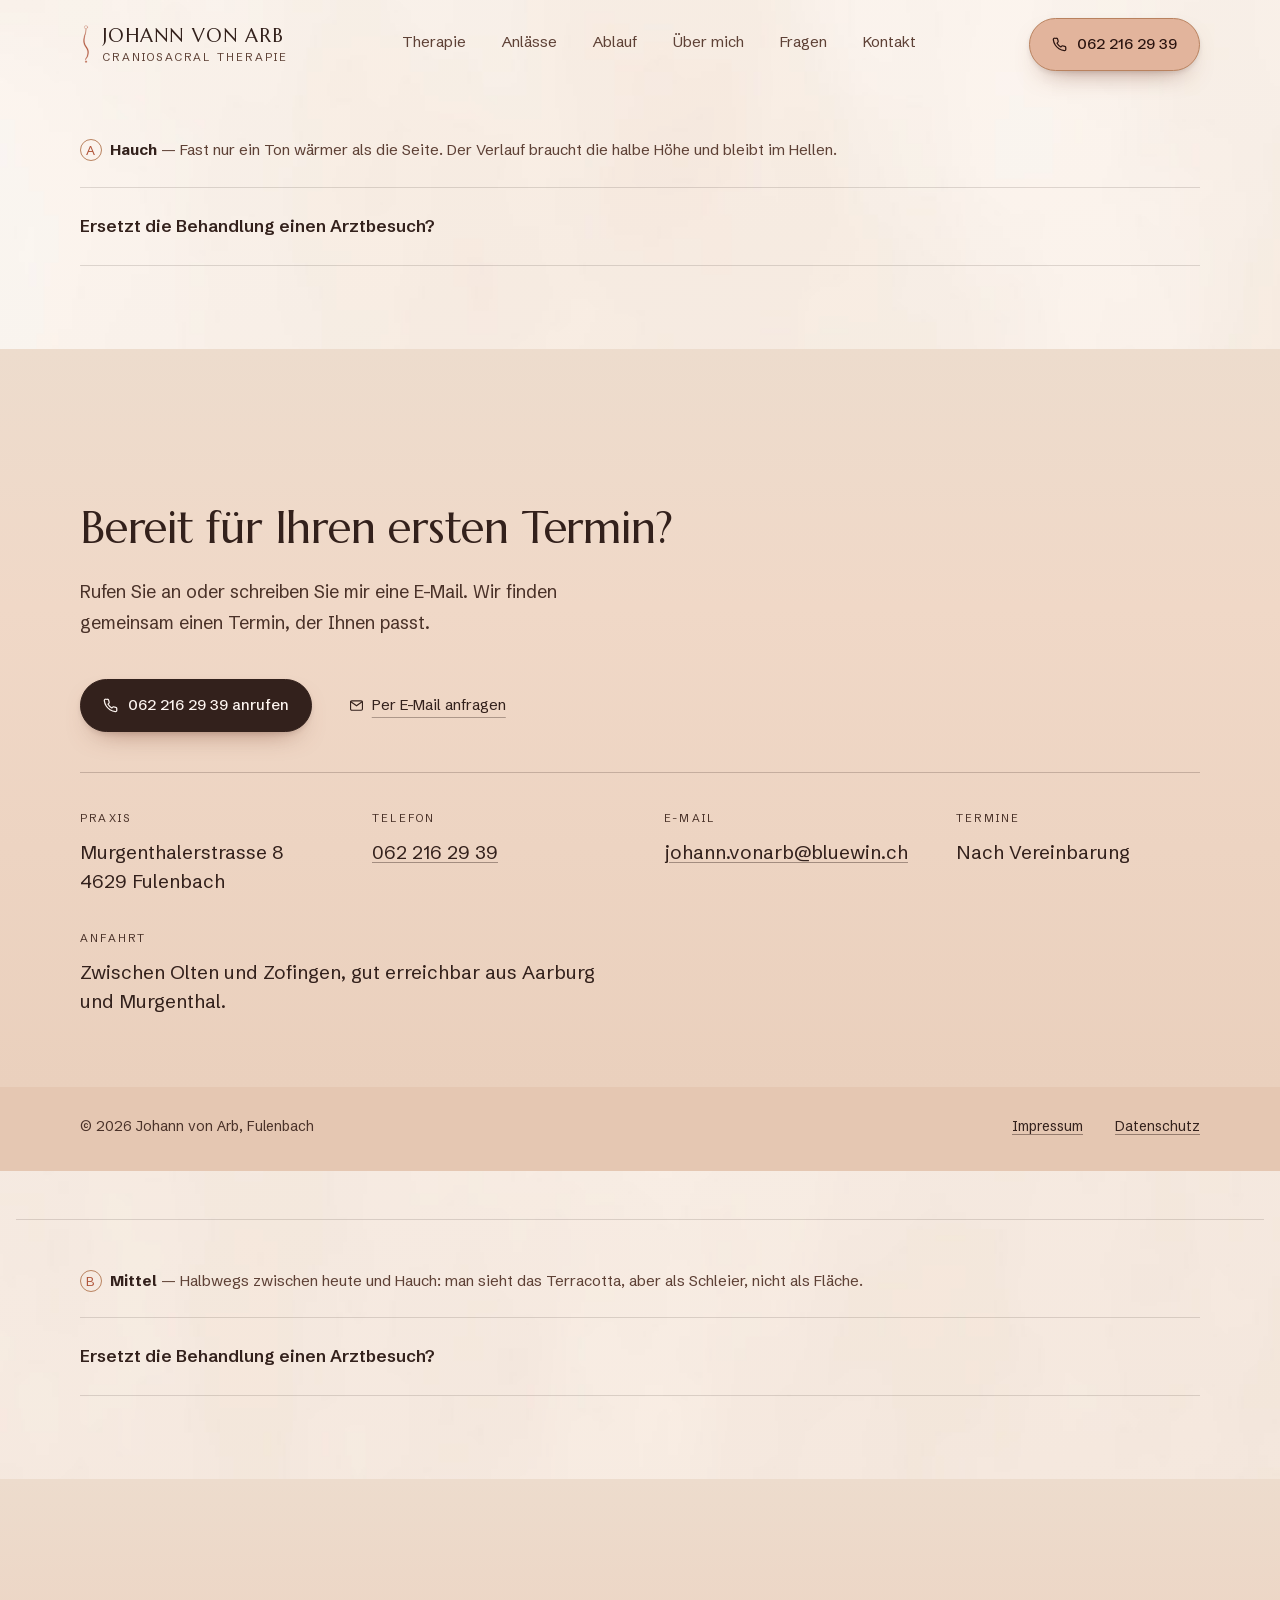
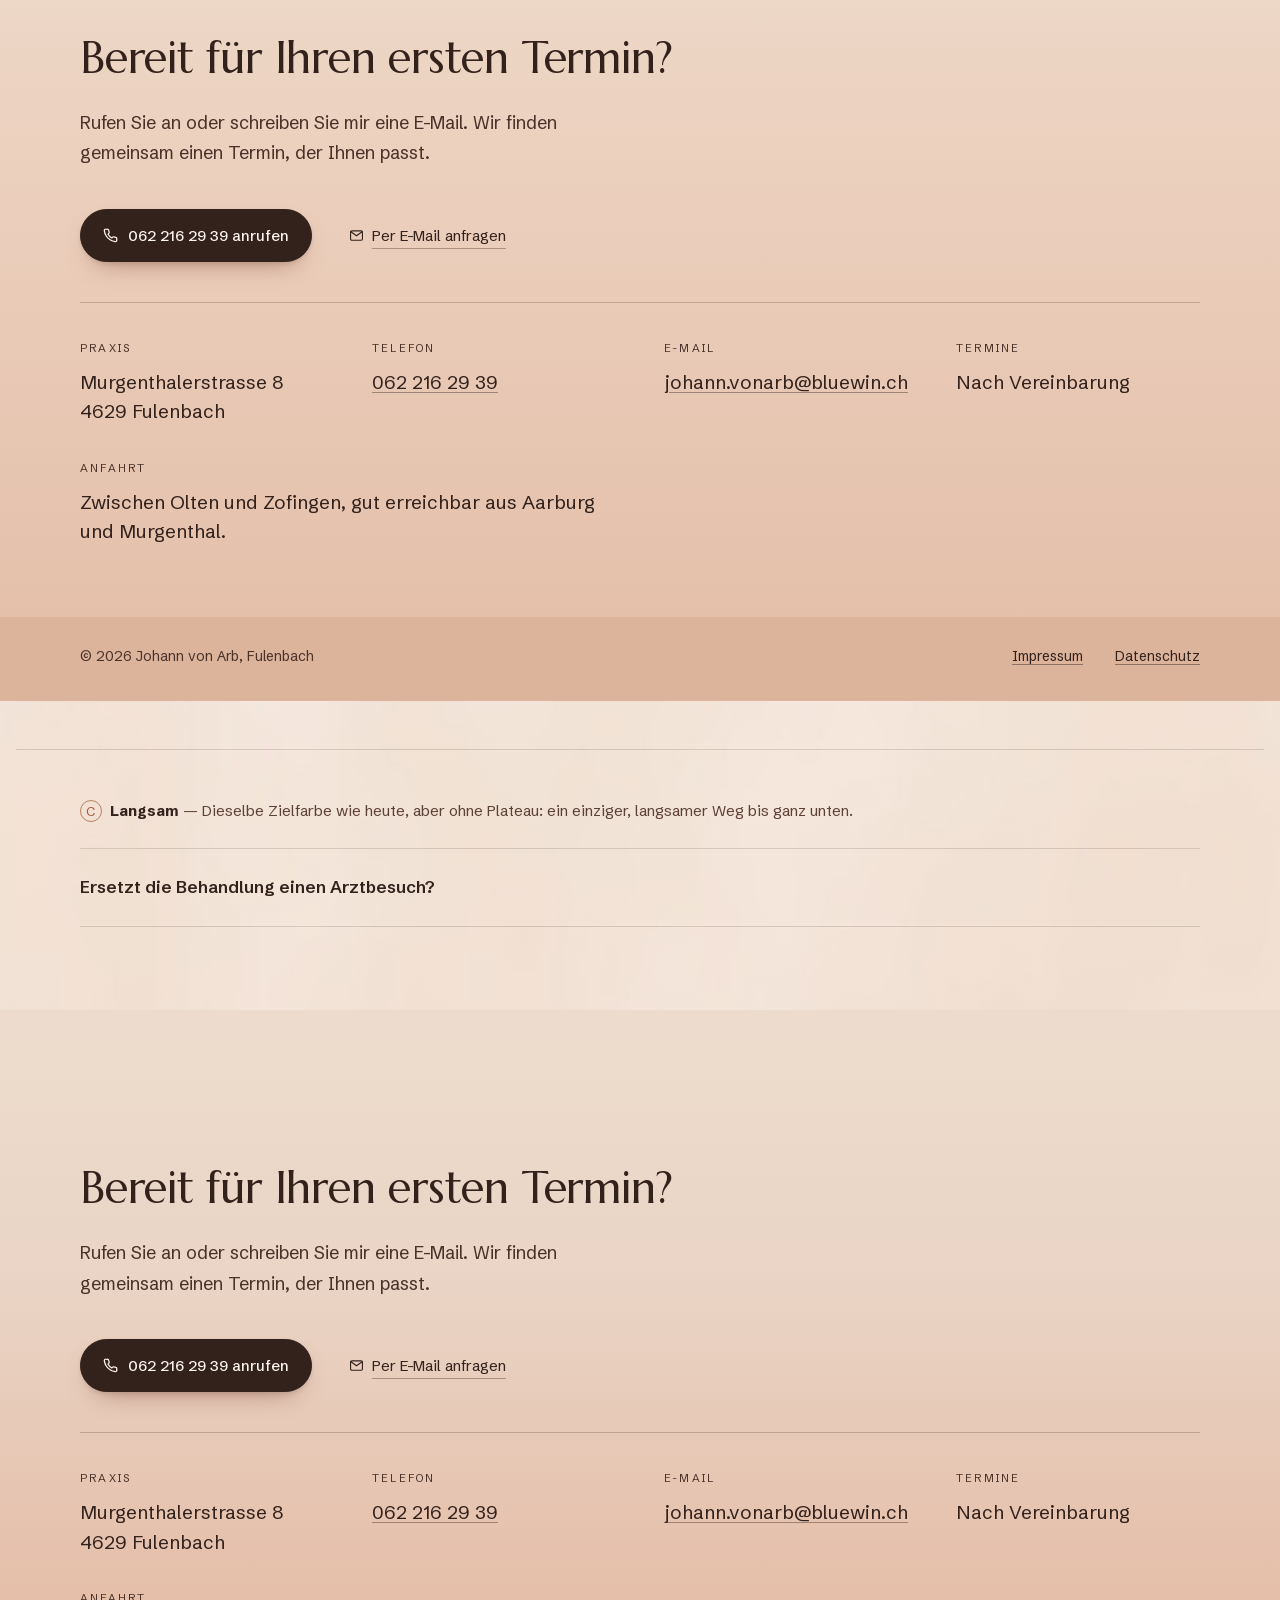
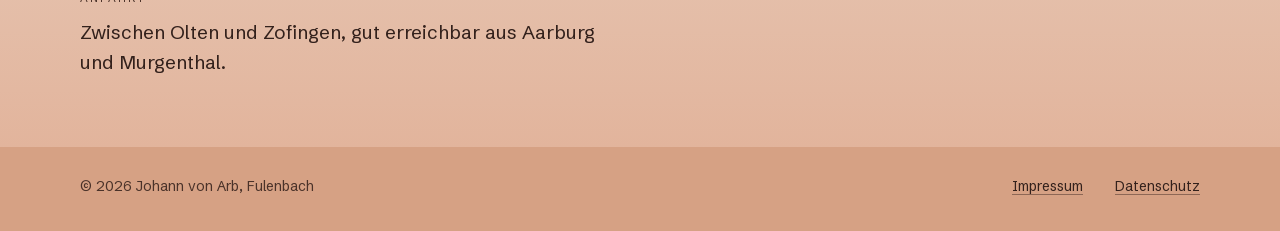
==== abschluss.html @ 075ac98d "Entwurfsseite: drei Verläufe für den Abschluss Co-Authored-By: Claude Fable 5.1 <noreply@anthropic.c" ====
<!doctype html><html lang="de" class="js-nein"><head><meta charset="utf-8"><meta name="viewport" content="width=device-width,initial-scale=1"><meta name="robots" content="noindex"><title>Abschluss – drei Verläufe</title>
<style>
@font-face {
  font-family: 'Schibsted Grotesk';
  src: url('assets/fonts/schibsted-var.woff2') format('woff2-variations');
  font-weight: 400 700;
  font-style: normal;
  font-display: swap;
}
@font-face {
  font-family: 'Marcellus';
  src: url('assets/fonts/marcellus.woff2') format('woff2');
  font-weight: 400;
  font-style: normal;
  font-display: swap;
}

:root {
  --sand-hell: #fcf4ef;
  --ton: #eed9cc;
  --text: #33211c;
  --text-leise: #5e4136;
  --linie: rgba(51, 33, 28, 0.15);
  --linie-fein: rgba(51, 33, 28, 0.08);

  /* Der Knopf ist hell, deshalb traegt er dunkle Schrift und eine feine
     Kontur: ohne sie hebt er sich nur mit 1,8:1 vom Grund ab und liest
     sich nicht mehr als Schaltflaeche. */
  --akzent: #e2b49c;
  --akzent-tief: #d3a288;
  --akzent-kontur: #b9825f;
  --knopf-schrift: #2b1410;

  /* Die gezeichneten Zeichen behalten den satten Ton, sonst verschwinden
     sie auf dem warmen Grund. */
  --zeichen: #b0553a;

  /* Der Grund ist kein Verlauf, sondern eine Wolke.
     Gerechnete Verlaeufe sehen ueberall gleich aus: gleiche Richtung,
     gleicher Abstand, gleiche Staerke. Deshalb liegt hier echtes
     fraktales Rauschen ueber einem sehr sanften Grundton, einmal ueber
     die ganze Seitenhoehe gespannt, sodass sich nichts wiederholt und
     keine Hoehe wie die andere aussieht. */
  --seite: linear-gradient(170deg, #fdfaf7 0%, #f9f1ea 45%, #f4e7dc 100%);
  --seitenende: #eddccd;

  /* Der Abschluss bleibt hell und im selben Terracotta wie der Knopf. */
  --band-mitte: #e2b49c;
  --band-tief: #d6a184;
  --band-leise: #4a3229;

  --breite: 78rem;
  --rand: clamp(1.25rem, 5vw, 4.5rem);
  --takt: clamp(3.75rem, 6.5vw, 7rem);
}

*, *::before, *::after { box-sizing: border-box; }

html {
  -webkit-text-size-adjust: 100%;
  scroll-behavior: smooth;
  scroll-padding-top: 6.5rem;
  /* Der Verlauf endet mit dem Dokument. Beim Ueberscrollen zeigt der
     Browser darunter seine eigene Flaeche, auf dem iPhone auch oben in
     der Statusleiste. Eine einzige Farbe waere deshalb entweder oben
     oder unten falsch: ein festgestellter Verlauf gibt beiden Kanten
     den Ton, der dort hingehoert. */
  background: linear-gradient(180deg, #fdf9f5 0%, #fdf9f5 45%, #d6a184 100%) fixed;
}
@media (max-width: 63.999rem) { html { scroll-padding-top: 5.5rem; } }
@media (prefers-reduced-motion: reduce) { html { scroll-behavior: auto; } }

body {
  margin: 0;
  position: relative;
  background: var(--seite) no-repeat;
  color: var(--text);
  font-family: 'Schibsted Grotesk', -apple-system, BlinkMacSystemFont, 'Segoe UI', sans-serif;
  font-size: clamp(1.0625rem, 0.99rem + 0.35vw, 1.1875rem);
  line-height: 1.7;
  -webkit-font-smoothing: antialiased;
}

/* Die Wolke selbst: multipliziert ueber den Grundton, ueber die volle
   Seitenhoehe gestreckt statt gekachelt. */
body::before {
  content: '';
  position: absolute;
  inset: 0;
  /* Die Wolke liegt als fertiges Bild vor, nicht als SVG-Filter.
     Als Filter musste das Rauschen bei jeder Aenderung der
     Dokumenthoehe neu ueber die ganze Flaeche gerechnet werden, und
     jedes Aufklappen im Fragenteil aendert die Hoehe. Ein Bitmap
     skaliert die Grafikkarte, das kostet nichts. */
  background-image: url('assets/img/grund.jpg');
  background-size: 100% 100%;
  background-repeat: no-repeat;
  mix-blend-mode: multiply;
  pointer-events: none;
  z-index: 0;
}
body > * { position: relative; z-index: 1; }

/* Auch die Flaechen, die der Browser stellt, gehoeren zum Entwurf. */
::selection { background: var(--text); color: var(--sand-hell); }
:focus-visible { outline: 2px solid var(--zeichen); outline-offset: 3px; border-radius: 4px; }
html { scrollbar-color: #b59784 #f6ebe4; scrollbar-width: thin; }
::-webkit-scrollbar { width: 11px; height: 11px; }
::-webkit-scrollbar-track { background: #f6ebe4; }
::-webkit-scrollbar-thumb { background: #cbab97; border: 3px solid #f6ebe4; border-radius: 99px; }
::-webkit-scrollbar-thumb:hover { background: #b59784; }

img { max-width: 100%; display: block; }
a { color: inherit; text-underline-offset: 3px; text-decoration-color: rgba(51, 33, 28, 0.45); }
a:hover { text-decoration-color: var(--zeichen); }

h1, h2, h3 {
  font-family: 'Marcellus', 'Iowan Old Style', Georgia, serif;
  font-weight: 400;
  margin: 0;
  text-wrap: balance;
  letter-spacing: -0.005em;
}

.bahn { max-width: var(--breite); margin-inline: auto; padding-inline: var(--rand); }

.springmarke { position: absolute; left: -9999px; top: 0; background: var(--text); color: var(--sand-hell); padding: 0.75rem 1.25rem; z-index: 99; }
.springmarke:focus { left: 0; }

/* ---- Kopfleiste ------------------------------------------------------- */

.kopf {
  position: sticky;
  top: 0;
  z-index: 30;
  border-bottom: 1px solid transparent;
  transition: background 0.35s ease, box-shadow 0.35s ease, border-color 0.35s ease;
}
.kopf.liegt {
  background: rgba(253, 249, 245, 0.92);
  backdrop-filter: saturate(1.3) blur(10px);
  border-bottom-color: var(--linie-fein);
  box-shadow: 0 1px 24px -14px rgba(51, 33, 28, 0.5);
}
.kopf > div {
  max-width: var(--breite);
  margin-inline: auto;
  padding: 1.1rem var(--rand);
  display: flex;
  align-items: center;
  justify-content: space-between;
  gap: 1.5rem;
}

.marke {
  display: inline-flex;
  align-items: center;
  gap: 0.7rem;
  font-family: 'Marcellus', Georgia, serif;
  font-size: 1.1875rem;
  letter-spacing: 0.055em;
  text-transform: uppercase;
  text-decoration: none;
  line-height: 1.1;
  white-space: nowrap;
}
/* Das Zeichen: die Linie der Wirbelsaeule, Schaedel oben, Kreuzbein unten */
.marke .zeichen { height: 40px; width: auto; flex: none; color: var(--zeichen); }
.marke small {
  display: block;
  font-family: 'Schibsted Grotesk', sans-serif;
  font-size: 0.6875rem;
  letter-spacing: 0.2em;
  text-transform: uppercase;
  color: var(--text-leise);
  margin-top: 0.35rem;
}

.kopf-nav { display: flex; gap: 2.25rem; }
.kopf-nav a {
  font-size: 0.9375rem;
  text-decoration: none;
  color: var(--text-leise);
  padding-bottom: 3px;
  border-bottom: 1px solid transparent;
  transition: color 0.2s, border-color 0.2s;
}
.kopf-nav a:hover { color: var(--text); border-bottom-color: var(--zeichen); }

.klapp { display: none; }
.kopf-nav .nav-ruf { display: none; }

/* Unter dieser Breite reicht die Zeile nicht mehr fuer sechs Punkte.
   Eine seitlich schiebbare Leiste versteckt die letzten beiden, ohne
   dass man es merkt, deshalb klappt das Menue hier auf. */
@media (max-width: 63.999rem) {
  .klapp {
    display: grid;
    place-content: center;
    width: 44px;
    height: 44px;
    margin-right: -0.6rem;
    margin-left: auto;
    background: none;
    border: 0;
    cursor: pointer;
    color: var(--text);
  }
  .balken, .balken::before, .balken::after {
    display: block;
    width: 22px;
    height: 1.5px;
    background: currentColor;
    border-radius: 2px;
    transition: transform 0.3s cubic-bezier(0.16, 1, 0.3, 1), opacity 0.2s;
  }
  .balken::before, .balken::after { content: ''; position: absolute; }
  .balken::before { transform: translateY(-7px); }
  .balken::after { transform: translateY(7px); }
  .klapp[aria-expanded="true"] .balken { background: transparent; }
  .klapp[aria-expanded="true"] .balken::before { transform: rotate(45deg); }
  .klapp[aria-expanded="true"] .balken::after { transform: rotate(-45deg); }

  .kopf-nav {
    position: absolute;
    top: 100%;
    left: 0;
    right: 0;
    flex-direction: column;
    gap: 0;
    background: #fdf9f5;
    border-bottom: 1px solid var(--linie-fein);
    box-shadow: 0 18px 40px -28px rgba(51, 33, 28, 0.7);
    padding: 0.5rem var(--rand) 1.5rem;
    visibility: hidden;
    opacity: 0;
    transform: translateY(-8px);
    transition: opacity 0.25s ease, transform 0.25s cubic-bezier(0.16, 1, 0.3, 1), visibility 0.25s;
  }
  .kopf-nav.offen { visibility: visible; opacity: 1; transform: none; }
  .kopf-nav a {
    font-family: 'Marcellus', Georgia, serif;
    font-size: 1.375rem;
    color: var(--text);
    padding: 0.85rem 0;
    border-bottom: 1px solid var(--linie-fein);
  }
  .kopf-nav a:last-child { border-bottom: 0; }

  /* Die Nummer wandert aus der Kopfzeile ins Menue. Oben bleibt damit
     nur Name und Menue, aber der schnelle Weg zum Anruf geht nicht
     verloren: der Knopf im Auftakt scrollt weg, der Kopf bleibt. */
  .kopf > .ruf, .kopf > div > .ruf { display: none; }
  .kopf-nav .nav-ruf {
    display: inline-flex;
    justify-content: center;
    align-self: stretch;
    margin-top: 1.5rem;
    font-family: 'Schibsted Grotesk', sans-serif;
    font-size: 1rem;
    border: 0;
    padding: 1rem 1.4rem;
    /* Dunkel wie im Abschluss: im Menue ist das der Handlungspunkt,
       neben den grossen Zeilen wuerde der helle Knopf abgeschaltet
       aussehen. */
    background: var(--text);
    color: var(--sand-hell);
  }
  .kopf-nav .nav-ruf:hover { border: 0; background: #241610; }
  .kopf { position: sticky; }
  .kopf > div { position: relative; }
}
@media (max-width: 30rem) {
  .kopf > div { gap: 0.5rem; padding-inline: 1.25rem; }
  .kopf .marke { font-size: 0.9375rem; letter-spacing: 0.03em; }
  .kopf .marke small { font-size: 0.625rem; letter-spacing: 0.1em; margin-top: 0.2rem; }
  .marke .zeichen { height: 34px; }
  .marke { gap: 0.5rem; }
  .kopf .ruf { padding: 0.55rem 0.9rem; min-height: 44px; font-size: 0.8125rem; }
  .kopf .ruf svg { display: none; }
}

/* ---- Knoepfe ---------------------------------------------------------- */

.ruf {
  display: inline-flex;
  align-items: center;
  gap: 0.6rem;
  background: var(--akzent);
  color: var(--knopf-schrift);
  border: 1px solid var(--akzent-kontur);
  text-decoration: none;
  padding: 0.8rem 1.4rem;
  border-radius: 999px;
  font-size: 0.9375rem;
  font-weight: 500;
  white-space: nowrap;
  box-shadow: 0 2px 4px rgba(51, 33, 28, 0.1), 0 12px 28px -16px rgba(120, 60, 40, 0.75);
  transition: background 0.22s cubic-bezier(0.16, 1, 0.3, 1), transform 0.22s cubic-bezier(0.16, 1, 0.3, 1), box-shadow 0.22s;
}
.ruf:hover {
  background: var(--akzent-tief);
  transform: translateY(-2px);
  box-shadow: 0 4px 8px rgba(51, 33, 28, 0.12), 0 18px 34px -18px rgba(120, 60, 40, 0.8);
}
.ruf:active { transform: translateY(0); }
.ruf svg { flex: none; }

.ruf-still {
  display: inline-flex;
  align-items: center;
  gap: 0.5rem;
  font-size: 0.9375rem;
  color: var(--text);
  /* Gleicher seitlicher Abstand wie im Knopf: sonst beginnt der Text
     weiter links als der des Knopfes, was auffaellt, sobald beide
     untereinander stehen. Die Linie sitzt deshalb am Text und nicht
     an der Elementkante. */
  padding: 0.8rem calc(1.4rem + 1px);
  text-decoration: underline;
  text-decoration-color: var(--linie);
  text-decoration-thickness: 1px;
  text-underline-offset: 7px;
  transition: text-decoration-color 0.22s, color 0.22s;
}
.ruf-still:hover { color: var(--zeichen); text-decoration-color: var(--zeichen); }

/* ---- Auftakt ---------------------------------------------------------- */

.auftakt {
  position: relative;
  padding-block: clamp(3rem, 7vw, 6rem) clamp(3.5rem, 7vw, 5.5rem);
  overflow: hidden;
}
.auftakt::before {
  content: '';
  position: absolute;
  inset: -30% -10% auto -10%;
  height: 130%;
  background: radial-gradient(72% 64% at 80% 12%, rgba(235, 209, 193, 0.7) 0%, rgba(238, 217, 204, 0) 72%);
  pointer-events: none;
}
.auftakt > * { position: relative; }

.auftakt-satz { display: grid; gap: clamp(2.5rem, 5vw, 4.5rem); align-items: center; }
@media (min-width: 62rem) { .auftakt-satz { grid-template-columns: minmax(0, 1fr) minmax(0, 0.85fr); } }

.auftakt h1 { font-size: clamp(2.4rem, 1.5rem + 3.8vw, 4rem); line-height: 1.1; max-width: 15ch; margin-bottom: 1.5rem; }
.auftakt .anriss {
  font-size: clamp(1.125rem, 1.05rem + 0.4vw, 1.3125rem);
  line-height: 1.6;
  color: var(--text-leise);
  max-width: 44ch;
  margin: 0 0 2.5rem;
}
.handlung { display: flex; flex-wrap: wrap; align-items: center; gap: 0.5rem 0.75rem; }

/* Der vorbereitete Bildplatz: eine gestaltete Flaeche, kein leerer Kasten.
   Sobald ein Foto da ist, wird nur das <img> eingesetzt. */
.bildplatz {
  aspect-ratio: 4 / 5;
  border-radius: 6px;
  background: linear-gradient(155deg, #eed9cc 0%, #e2c0ad 55%, #d1a68f 100%);
  position: relative;
  overflow: hidden;
  display: grid;
  place-content: center;
}
.bild-zeichen {
  position: absolute;
  top: -2%;
  left: 50%;
  height: 106%;
  width: auto;
  transform: translateX(-50%);
  color: #5a2e1e;
  opacity: 0.08;
}
.bildplatz::after {
  content: '';
  position: absolute;
  inset: 0;
  background: radial-gradient(70% 55% at 30% 20%, rgba(255, 255, 255, 0.35) 0%, rgba(255, 255, 255, 0) 60%);
}
.bildplatz span {
  position: relative;
  z-index: 1;
  font-size: 0.6875rem;
  letter-spacing: 0.2em;
  text-transform: uppercase;
  color: var(--band-leise);
  opacity: 0.8;
}

/* Nur die senkrechten Werte setzen: die Kurzschreibweise wuerde das
   margin-inline: auto der Bahn ueberschreiben und den Streifen nach
   links haengen lassen. */
.merkmale {
  list-style: none;
  display: grid;
  gap: 2rem 3rem;
  margin-block: clamp(3rem, 5.5vw, 4.5rem) 0;
  padding-block: 2.5rem 0;
  border-top: 1px solid var(--linie);
}
@media (min-width: 48rem) { .merkmale { grid-template-columns: repeat(3, 1fr); } }
.merkmale .zeichen { margin-bottom: 0.9rem; }
.merkmale strong { display: block; font-size: 1rem; font-weight: 600; margin-bottom: 0.35rem; }
.merkmale p { margin: 0; font-size: 0.9375rem; color: var(--text-leise); max-width: 32ch; }

/* ---- Zeichen ---------------------------------------------------------- */

.zeichen {
  width: 26px;
  height: 26px;
  fill: none;
  stroke: var(--zeichen);
  stroke-width: 1.4;
  stroke-linecap: round;
  stroke-linejoin: round;
}

/* ---- Abschnitte ------------------------------------------------------- */

.abschnitt { padding-block: var(--takt); }
.abschnitt + .abschnitt { padding-top: 0; }

h2 { font-size: clamp(1.85rem, 1.4rem + 2vw, 2.75rem); line-height: 1.15; max-width: 22ch; margin-bottom: 1.5rem; }
.satz { max-width: 62ch; }
.satz p { margin: 0 0 1.35rem; }
.satz p:last-child { margin-bottom: 0; }
.leise { color: var(--text-leise); }

.zweispalt { display: grid; gap: clamp(2rem, 5vw, 5rem); }
@media (min-width: 62rem) {
  .zweispalt { grid-template-columns: minmax(0, 0.85fr) minmax(0, 1.15fr); align-items: start; }
  .zweispalt > :first-child { position: sticky; top: 7.5rem; }
}
@media (prefers-reduced-motion: reduce) { .zweispalt > :first-child { position: static; } }

/* ---- Anlaesse --------------------------------------------------------- */

.anlaesse { display: grid; gap: 0 clamp(2rem, 5vw, 4.5rem); margin-top: 2.25rem; }
@media (min-width: 52rem) { .anlaesse { grid-template-columns: 1fr 1fr; } }
.anlass { padding: 1.75rem 0; border-top: 1px solid var(--linie); }
.anlass h3 { font-family: 'Schibsted Grotesk', sans-serif; font-size: 1.125rem; font-weight: 600; letter-spacing: 0; margin-bottom: 0.4rem; }
.anlass p { margin: 0; color: var(--text-leise); font-size: 1rem; }

/* ---- Ablauf ----------------------------------------------------------- */

.ablauf { list-style: none; margin: 0; padding: 0; position: relative; }
.ablauf li { position: relative; padding: 0 0 2.75rem 3.5rem; }
.ablauf li:last-child { padding-bottom: 0; }
.ablauf .zeichen { position: absolute; left: 0; top: 0.05rem; }
/* Die Linie zieht jeder Schritt selbst, vom eigenen Zeichen zum naechsten.
   So braucht es keinen ausgestanzten Hintergrund, der auf dem Verlauf
   immer als heller Fleck sichtbar bliebe. */
.ablauf li::after {
  content: '';
  position: absolute;
  left: 12.5px;
  top: 2.1rem;
  bottom: 0.35rem;
  width: 1px;
  background: linear-gradient(to bottom, rgba(51, 33, 28, 0.26), rgba(51, 33, 28, 0.09));
}
.ablauf li:last-child::after { content: none; }
.ablauf h3 { font-family: 'Schibsted Grotesk', sans-serif; font-size: 1.125rem; font-weight: 600; letter-spacing: 0; margin-bottom: 0.4rem; }
.ablauf p { margin: 0; color: var(--text-leise); font-size: 1rem; max-width: 46ch; }

.signatur { margin-top: 1.75rem; padding-top: 1.5rem; border-top: 1px solid var(--linie); }
.signatur strong { display: block; font-weight: 600; font-size: 1rem; }
.satz strong { font-weight: 600; color: var(--text); }
.signatur span { display: block; font-size: 0.9375rem; color: var(--text-leise); margin-top: 0.25rem; }

/* ---- Fragen ----------------------------------------------------------- */

.fragen { margin-top: 2rem; }
details { border-top: 1px solid var(--linie); }
details:last-of-type { border-bottom: 1px solid var(--linie); }
summary {
  display: flex;
  align-items: flex-start;
  justify-content: space-between;
  gap: 2rem;
  padding: 1.5rem 0;
  cursor: pointer;
  list-style: none;
  font-size: 1.0625rem;
  font-weight: 600;
  transition: color 0.2s;
}
summary::-webkit-details-marker { display: none; }
summary:hover { color: var(--zeichen); }
.kreuz { flex: none; width: 14px; height: 14px; position: relative; top: 0.5rem; }
.kreuz::before, .kreuz::after {
  content: '';
  position: absolute;
  background: var(--zeichen);
  transition: transform 0.3s cubic-bezier(0.16, 1, 0.3, 1);
}
.kreuz::before { left: 0; top: 6.5px; width: 14px; height: 1.5px; }
.kreuz::after { left: 6.5px; top: 0; width: 1.5px; height: 14px; }
details[open] .kreuz::after { transform: scaleY(0); }
details .antwort { padding-bottom: 1.75rem; margin: 0; max-width: 62ch; color: var(--text-leise); }

/* ---- Abschluss -------------------------------------------------------- */

.kontakt {
  /* Die Seite endet nicht im Dunkeln, sondern im selben hellen Terracotta
     wie der Knopf. Die ersten 120px blenden vom Seitenton herueber, damit
     keine Kante entsteht. */
  background: linear-gradient(180deg,
    var(--seitenende) 0,
    var(--band-mitte) 120px,
    var(--band-mitte) 55%,
    var(--band-tief) 100%);
  padding-block: clamp(8rem, 12vw, 10rem) clamp(2.5rem, 4vw, 3.5rem);
}
.kontakt .anriss { color: var(--band-leise); max-width: 44ch; margin: 0 0 2.5rem; font-size: 1.125rem; }
.kontakt .ruf + .ruf-still { margin-left: 0.5rem; }
@media (max-width: 30rem) { .kontakt .ruf + .ruf-still { margin-left: 0; } }
.kontakt .ruf-still { text-decoration-color: rgba(51, 33, 28, 0.35); }
/* Auf der hellen Flaeche ist der dunkle Knopf der klare Handlungspunkt. */
.kontakt .ruf { background: var(--text); color: var(--sand-hell); border-color: var(--text); }
.kontakt .ruf:hover { background: #241610; }

.karte { display: grid; gap: 2rem 3rem; margin-top: 2.5rem; padding-top: 2.25rem; border-top: 1px solid rgba(51, 33, 28, 0.22); }
@media (min-width: 48rem) { .karte { grid-template-columns: repeat(4, minmax(0, 1fr)); } }
.karte dt { font-size: 0.6875rem; letter-spacing: 0.2em; text-transform: uppercase; color: var(--band-leise); margin-bottom: 0.65rem; }
.karte dd { margin: 0; line-height: 1.55; overflow-wrap: anywhere; }
.karte dd a { text-decoration-color: rgba(51, 33, 28, 0.4); }
.karte .weit { grid-column: 1 / -1; max-width: 46ch; }

.fuss { background: var(--band-tief); padding-block: 1.75rem 2rem; font-size: 0.875rem; color: var(--band-leise); }
.fuss > div { display: flex; flex-wrap: wrap; gap: 1rem 2rem; justify-content: space-between; align-items: baseline; }
.fuss p { margin: 0; }
.fuss nav { display: flex; gap: 2rem; }
.fuss a { color: var(--text); }

/* ---- Der Bewegungsmoment ----------------------------------------------
   Getragen wird er von den Reihen: Anlaesse und Ablaufschritte laufen
   nacheinander ein, jede Zeile eine Spur spaeter als die vorige. Die
   uebrigen Abschnitte stehen einfach da. */

.js .reihe > * { opacity: 0; transform: translateY(14px); }
.js .reihe.da > * {
  opacity: 1;
  transform: none;
  transition: opacity 0.7s cubic-bezier(0.16, 1, 0.3, 1), transform 0.7s cubic-bezier(0.16, 1, 0.3, 1);
}
.js .reihe.da > :nth-child(2) { transition-delay: 0.07s; }
.js .reihe.da > :nth-child(3) { transition-delay: 0.14s; }
.js .reihe.da > :nth-child(4) { transition-delay: 0.21s; }
.js .reihe.da > :nth-child(5) { transition-delay: 0.28s; }
.js .reihe.da > :nth-child(6) { transition-delay: 0.35s; }

@media (prefers-reduced-motion: reduce) {
  .js .reihe > * { opacity: 1; transform: none; transition: none; }
}
</style>
<style>
.etikett { padding: 3rem var(--rand) 1.5rem; font-size: .95rem; color: var(--text-leise); border-top: 1px solid var(--linie); margin-top: 3rem; }
.etikett b { color: var(--text); }
.nr { display:inline-block; width:1.7em; height:1.7em; line-height:1.7em; text-align:center; border:1px solid var(--akzent-kontur); border-radius:50%; font-size:.85em; margin-right:.3em; color: var(--zeichen); }
.v-a .etikett { border-top: 0; margin-top: 0; }

.v-a .kontakt { background: linear-gradient(180deg, #eddccd 0, #f0d8c7 35%, #ead0bd 100%); }
.v-a .fuss { background: #e5c7b2; }
.v-b .kontakt { background: linear-gradient(180deg, #eddccd 0, #ecd1bf 35%, #e4c0aa 100%); }
.v-b .fuss { background: #dcb39b; }
.v-c .kontakt { background: linear-gradient(180deg, #eddccd 0, #ead5c6 35%, #e2b49c 100%); }
.v-c .fuss { background: #d6a184; }
</style></head><body>
<header class="kopf" id="kopf">
  <div>
    <a class="marke" href="#"><svg class="zeichen" viewBox="0 0 60 200" xmlns="http://www.w3.org/2000/svg" aria-hidden="true" focusable="false"><circle cx="30" cy="16" r="8" fill="none" stroke="currentColor" stroke-width="1.6"/><path d="M29.7 26.0 L29.7 27.8 L29.6 29.5 L29.4 31.2 L29.2 32.8 L29.0 34.4 L28.8 36.0 L28.5 37.5 L28.2 39.1 L27.8 40.5 L27.5 42.0 L27.1 43.4 L26.7 44.9 L26.3 46.3 L25.8 47.7 L25.4 49.0 L24.9 50.4 L24.5 51.8 L24.0 53.2 L23.5 54.5 L23.1 55.9 L22.6 57.3 L22.2 58.7 L21.7 60.1 L21.3 61.5 L20.9 62.9 L20.5 64.4 L20.1 65.9 L19.7 67.4 L19.4 68.9 L19.1 70.4 L18.8 72.0 L18.5 73.7 L18.3 75.3 L18.1 77.0 L18.0 78.8 L17.9 80.5 L17.8 82.4 L17.8 84.3 L17.8 86.2 L17.9 88.2 L18.1 90.2 L18.3 92.1 L18.7 94.0 L19.0 95.8 L19.5 97.5 L20.0 99.2 L20.5 100.8 L21.1 102.4 L21.8 103.9 L22.5 105.4 L23.2 106.9 L23.9 108.3 L24.7 109.6 L25.5 111.0 L26.2 112.3 L27.0 113.6 L27.8 114.8 L28.6 116.1 L29.4 117.3 L30.2 118.5 L31.0 119.8 L31.7 121.0 L32.5 122.2 L33.2 123.4 L33.8 124.7 L34.5 125.9 L35.1 127.2 L35.6 128.5 L36.2 129.8 L36.6 131.2 L37.1 132.6 L37.4 134.0 L37.7 135.5 L38.0 137.0 L38.2 138.6 L38.3 140.3 L38.3 142.0 L38.3 143.8 L38.2 145.7 L38.0 147.7 L37.7 149.7 L37.4 151.6 L37.1 153.3 L36.7 155.0 L36.4 156.5 L36.0 157.9 L35.6 159.3 L35.2 160.5 L34.8 161.7 L34.4 162.7 L33.9 163.7 L33.5 164.7 L33.1 165.5 L32.7 166.4 L32.3 167.1 L31.9 167.8 L31.5 168.5 L31.1 169.1 L30.7 169.7 L30.3 170.2 L29.9 170.8 L29.6 171.3 L29.3 171.8 L29.0 172.3 L28.7 172.8 L28.4 173.3 L28.2 173.8 L28.0 174.3 L27.9 174.9 L27.8 175.4 L27.7 176.0 L27.7 176.5 L27.8 177.1 L27.9 177.7 L28.1 178.4 L28.3 179.0 L28.6 179.7 L28.9 180.5 L29.3 181.3 L29.7 182.1 L30.3 181.9 L29.9 181.0 L29.6 180.2 L29.3 179.4 L29.1 178.8 L29.0 178.1 L28.9 177.6 L28.9 177.0 L29.0 176.6 L29.0 176.1 L29.2 175.7 L29.3 175.3 L29.5 175.0 L29.7 174.6 L30.0 174.3 L30.3 173.9 L30.6 173.5 L31.0 173.1 L31.3 172.7 L31.8 172.2 L32.2 171.8 L32.7 171.2 L33.2 170.7 L33.7 170.1 L34.2 169.4 L34.7 168.7 L35.3 167.9 L35.8 167.1 L36.4 166.2 L36.9 165.2 L37.4 164.1 L38.0 163.0 L38.5 161.8 L39.0 160.4 L39.5 159.0 L40.0 157.5 L40.5 155.9 L40.9 154.2 L41.3 152.3 L41.7 150.4 L42.0 148.3 L42.3 146.2 L42.5 144.1 L42.6 142.1 L42.6 140.2 L42.6 138.3 L42.4 136.5 L42.2 134.7 L41.9 133.0 L41.5 131.4 L41.1 129.8 L40.6 128.2 L40.0 126.7 L39.4 125.3 L38.8 123.9 L38.1 122.5 L37.4 121.1 L36.6 119.8 L35.8 118.5 L35.1 117.2 L34.3 116.0 L33.5 114.7 L32.7 113.5 L31.9 112.2 L31.1 111.0 L30.3 109.8 L29.5 108.5 L28.7 107.3 L28.0 106.0 L27.3 104.7 L26.6 103.4 L26.0 102.0 L25.3 100.7 L24.8 99.2 L24.2 97.8 L23.7 96.3 L23.3 94.7 L22.9 93.1 L22.5 91.4 L22.3 89.7 L22.1 87.8 L21.9 86.0 L21.8 84.1 L21.7 82.4 L21.7 80.6 L21.7 78.9 L21.8 77.3 L21.9 75.7 L22.0 74.1 L22.2 72.5 L22.4 71.0 L22.6 69.5 L22.8 68.0 L23.1 66.5 L23.4 65.1 L23.7 63.6 L24.0 62.2 L24.4 60.8 L24.7 59.4 L25.1 58.0 L25.4 56.6 L25.8 55.2 L26.1 53.8 L26.5 52.4 L26.9 51.0 L27.2 49.6 L27.6 48.1 L27.9 46.7 L28.3 45.3 L28.6 43.8 L28.9 42.3 L29.1 40.8 L29.4 39.3 L29.6 37.7 L29.8 36.2 L30.0 34.5 L30.1 32.9 L30.2 31.2 L30.3 29.5 L30.3 27.8 L30.3 26.0 Z" fill="currentColor"/><circle cx="30" cy="189" r="3.5" fill="currentColor"/></svg><span class="marke-text">Johann von Arb<small>Craniosacral Therapie</small></span></a>
    <button class="klapp" id="klapp" aria-expanded="false" aria-controls="kopf-nav" aria-label="Menü öffnen">
      <span class="balken" aria-hidden="true"></span>
    </button>
    <nav class="kopf-nav" id="kopf-nav" aria-label="Seitenbereiche">
      <a href="#therapie">Therapie</a>
      <a href="#anlaesse">Anlässe</a>
      <a href="#ablauf">Ablauf</a>
      <a href="#person">Über mich</a>
      <a href="#fragen">Fragen</a>
      <a href="#kontakt">Kontakt</a>
      <a class="ruf nav-ruf" href="tel:+41622162939">
        <svg width="15" height="15" viewBox="0 0 24 24" fill="none" stroke="currentColor" stroke-width="2" stroke-linecap="round" stroke-linejoin="round" aria-hidden="true"><path d="M22 16.9v3a2 2 0 0 1-2.2 2 19.8 19.8 0 0 1-8.6-3.1 19.5 19.5 0 0 1-6-6A19.8 19.8 0 0 1 2.1 4.2 2 2 0 0 1 4.1 2h3a2 2 0 0 1 2 1.7c.1 1 .4 1.9.7 2.8a2 2 0 0 1-.5 2.1L8.1 9.9a16 16 0 0 0 6 6l1.3-1.3a2 2 0 0 1 2.1-.4c.9.3 1.8.6 2.8.7a2 2 0 0 1 1.7 2Z"/></svg>
        Anrufen, 062 216 29 39
      </a>
    </nav>
    <a class="ruf" href="tel:+41622162939">
      <svg width="15" height="15" viewBox="0 0 24 24" fill="none" stroke="currentColor" stroke-width="2" stroke-linecap="round" stroke-linejoin="round" aria-hidden="true"><path d="M22 16.9v3a2 2 0 0 1-2.2 2 19.8 19.8 0 0 1-8.6-3.1 19.5 19.5 0 0 1-6-6A19.8 19.8 0 0 1 2.1 4.2 2 2 0 0 1 4.1 2h3a2 2 0 0 1 2 1.7c.1 1 .4 1.9.7 2.8a2 2 0 0 1-.5 2.1L8.1 9.9a16 16 0 0 0 6 6l1.3-1.3a2 2 0 0 1 2.1-.4c.9.3 1.8.6 2.8.7a2 2 0 0 1 1.7 2Z"/></svg>
      062 216 29 39
    </a>
  </div>
</header>

<div class="v-a">
  <div class="bahn etikett"><span class="nr">A</span> <b>Hauch</b> — Fast nur ein Ton wärmer als die Seite. Der Verlauf braucht die halbe Höhe und bleibt im Hellen.</div>
  <section class="abschnitt bahn" style="padding-top:0"><details class="frage"><summary>Ersetzt die Behandlung einen Arztbesuch?</summary><p>Nein.</p></details></section>
  <section class="kontakt" id="kontakt" aria-labelledby="kontakt-titel">
    <div class="bahn">
      <h2 id="kontakt-titel">Bereit für Ihren ersten Termin?</h2>
      <p class="anriss">Rufen Sie an oder schreiben Sie mir eine E-Mail. Wir finden gemeinsam einen Termin, der Ihnen passt.</p>
      <a class="ruf" href="tel:+41622162939">
        <svg width="15" height="15" viewBox="0 0 24 24" fill="none" stroke="currentColor" stroke-width="2" stroke-linecap="round" stroke-linejoin="round" aria-hidden="true"><path d="M22 16.9v3a2 2 0 0 1-2.2 2 19.8 19.8 0 0 1-8.6-3.1 19.5 19.5 0 0 1-6-6A19.8 19.8 0 0 1 2.1 4.2 2 2 0 0 1 4.1 2h3a2 2 0 0 1 2 1.7c.1 1 .4 1.9.7 2.8a2 2 0 0 1-.5 2.1L8.1 9.9a16 16 0 0 0 6 6l1.3-1.3a2 2 0 0 1 2.1-.4c.9.3 1.8.6 2.8.7a2 2 0 0 1 1.7 2Z"/></svg>
        062 216 29 39 anrufen
      </a>
      <a class="ruf-still" href="mailto:johann.vonarb@bluewin.ch?subject=Anfrage%20Craniosacral%20Behandlung">
        <svg width="15" height="15" viewBox="0 0 24 24" fill="none" stroke="currentColor" stroke-width="1.8" stroke-linecap="round" stroke-linejoin="round" aria-hidden="true"><rect x="2.5" y="4.5" width="19" height="15" rx="2"/><path d="m3 6 9 6.5L21 6"/></svg>
        Per E-Mail anfragen
      </a>
      <dl class="karte">
        <div>
          <dt>Praxis</dt>
          <dd>Murgenthalerstrasse 8<br>4629 Fulenbach</dd>
        </div>
        <div>
          <dt>Telefon</dt>
          <dd><a href="tel:+41622162939">062 216 29 39</a></dd>
        </div>
        <div>
          <dt>E-Mail</dt>
          <dd><a href="mailto:johann.vonarb@bluewin.ch">johann.vonarb@bluewin.ch</a></dd>
        </div>
        <div>
          <dt>Termine</dt>
          <dd>Nach Vereinbarung</dd>
        </div>
        <div class="weit">
          <dt>Anfahrt</dt>
          <dd>Zwischen Olten und Zofingen, gut erreichbar aus Aarburg und Murgenthal.</dd>
        </div>
      </dl>
    </div>
  </section>
  <footer class="fuss">
  <div class="bahn">
    <p>© 2026 Johann von Arb, Fulenbach</p>
    <nav aria-label="Rechtliches">
      <a href="impressum.html">Impressum</a>
      <a href="datenschutz.html">Datenschutz</a>
    </nav>
  </div>
</footer>
</div>
<div class="v-b">
  <div class="bahn etikett"><span class="nr">B</span> <b>Mittel</b> — Halbwegs zwischen heute und Hauch: man sieht das Terracotta, aber als Schleier, nicht als Fläche.</div>
  <section class="abschnitt bahn" style="padding-top:0"><details class="frage"><summary>Ersetzt die Behandlung einen Arztbesuch?</summary><p>Nein.</p></details></section>
  <section class="kontakt" id="kontakt" aria-labelledby="kontakt-titel">
    <div class="bahn">
      <h2 id="kontakt-titel">Bereit für Ihren ersten Termin?</h2>
      <p class="anriss">Rufen Sie an oder schreiben Sie mir eine E-Mail. Wir finden gemeinsam einen Termin, der Ihnen passt.</p>
      <a class="ruf" href="tel:+41622162939">
        <svg width="15" height="15" viewBox="0 0 24 24" fill="none" stroke="currentColor" stroke-width="2" stroke-linecap="round" stroke-linejoin="round" aria-hidden="true"><path d="M22 16.9v3a2 2 0 0 1-2.2 2 19.8 19.8 0 0 1-8.6-3.1 19.5 19.5 0 0 1-6-6A19.8 19.8 0 0 1 2.1 4.2 2 2 0 0 1 4.1 2h3a2 2 0 0 1 2 1.7c.1 1 .4 1.9.7 2.8a2 2 0 0 1-.5 2.1L8.1 9.9a16 16 0 0 0 6 6l1.3-1.3a2 2 0 0 1 2.1-.4c.9.3 1.8.6 2.8.7a2 2 0 0 1 1.7 2Z"/></svg>
        062 216 29 39 anrufen
      </a>
      <a class="ruf-still" href="mailto:johann.vonarb@bluewin.ch?subject=Anfrage%20Craniosacral%20Behandlung">
        <svg width="15" height="15" viewBox="0 0 24 24" fill="none" stroke="currentColor" stroke-width="1.8" stroke-linecap="round" stroke-linejoin="round" aria-hidden="true"><rect x="2.5" y="4.5" width="19" height="15" rx="2"/><path d="m3 6 9 6.5L21 6"/></svg>
        Per E-Mail anfragen
      </a>
      <dl class="karte">
        <div>
          <dt>Praxis</dt>
          <dd>Murgenthalerstrasse 8<br>4629 Fulenbach</dd>
        </div>
        <div>
          <dt>Telefon</dt>
          <dd><a href="tel:+41622162939">062 216 29 39</a></dd>
        </div>
        <div>
          <dt>E-Mail</dt>
          <dd><a href="mailto:johann.vonarb@bluewin.ch">johann.vonarb@bluewin.ch</a></dd>
        </div>
        <div>
          <dt>Termine</dt>
          <dd>Nach Vereinbarung</dd>
        </div>
        <div class="weit">
          <dt>Anfahrt</dt>
          <dd>Zwischen Olten und Zofingen, gut erreichbar aus Aarburg und Murgenthal.</dd>
        </div>
      </dl>
    </div>
  </section>
  <footer class="fuss">
  <div class="bahn">
    <p>© 2026 Johann von Arb, Fulenbach</p>
    <nav aria-label="Rechtliches">
      <a href="impressum.html">Impressum</a>
      <a href="datenschutz.html">Datenschutz</a>
    </nav>
  </div>
</footer>
</div>
<div class="v-c">
  <div class="bahn etikett"><span class="nr">C</span> <b>Langsam</b> — Dieselbe Zielfarbe wie heute, aber ohne Plateau: ein einziger, langsamer Weg bis ganz unten.</div>
  <section class="abschnitt bahn" style="padding-top:0"><details class="frage"><summary>Ersetzt die Behandlung einen Arztbesuch?</summary><p>Nein.</p></details></section>
  <section class="kontakt" id="kontakt" aria-labelledby="kontakt-titel">
    <div class="bahn">
      <h2 id="kontakt-titel">Bereit für Ihren ersten Termin?</h2>
      <p class="anriss">Rufen Sie an oder schreiben Sie mir eine E-Mail. Wir finden gemeinsam einen Termin, der Ihnen passt.</p>
      <a class="ruf" href="tel:+41622162939">
        <svg width="15" height="15" viewBox="0 0 24 24" fill="none" stroke="currentColor" stroke-width="2" stroke-linecap="round" stroke-linejoin="round" aria-hidden="true"><path d="M22 16.9v3a2 2 0 0 1-2.2 2 19.8 19.8 0 0 1-8.6-3.1 19.5 19.5 0 0 1-6-6A19.8 19.8 0 0 1 2.1 4.2 2 2 0 0 1 4.1 2h3a2 2 0 0 1 2 1.7c.1 1 .4 1.9.7 2.8a2 2 0 0 1-.5 2.1L8.1 9.9a16 16 0 0 0 6 6l1.3-1.3a2 2 0 0 1 2.1-.4c.9.3 1.8.6 2.8.7a2 2 0 0 1 1.7 2Z"/></svg>
        062 216 29 39 anrufen
      </a>
      <a class="ruf-still" href="mailto:johann.vonarb@bluewin.ch?subject=Anfrage%20Craniosacral%20Behandlung">
        <svg width="15" height="15" viewBox="0 0 24 24" fill="none" stroke="currentColor" stroke-width="1.8" stroke-linecap="round" stroke-linejoin="round" aria-hidden="true"><rect x="2.5" y="4.5" width="19" height="15" rx="2"/><path d="m3 6 9 6.5L21 6"/></svg>
        Per E-Mail anfragen
      </a>
      <dl class="karte">
        <div>
          <dt>Praxis</dt>
          <dd>Murgenthalerstrasse 8<br>4629 Fulenbach</dd>
        </div>
        <div>
          <dt>Telefon</dt>
          <dd><a href="tel:+41622162939">062 216 29 39</a></dd>
        </div>
        <div>
          <dt>E-Mail</dt>
          <dd><a href="mailto:johann.vonarb@bluewin.ch">johann.vonarb@bluewin.ch</a></dd>
        </div>
        <div>
          <dt>Termine</dt>
          <dd>Nach Vereinbarung</dd>
        </div>
        <div class="weit">
          <dt>Anfahrt</dt>
          <dd>Zwischen Olten und Zofingen, gut erreichbar aus Aarburg und Murgenthal.</dd>
        </div>
      </dl>
    </div>
  </section>
  <footer class="fuss">
  <div class="bahn">
    <p>© 2026 Johann von Arb, Fulenbach</p>
    <nav aria-label="Rechtliches">
      <a href="impressum.html">Impressum</a>
      <a href="datenschutz.html">Datenschutz</a>
    </nav>
  </div>
</footer>
</div>
</body></html>
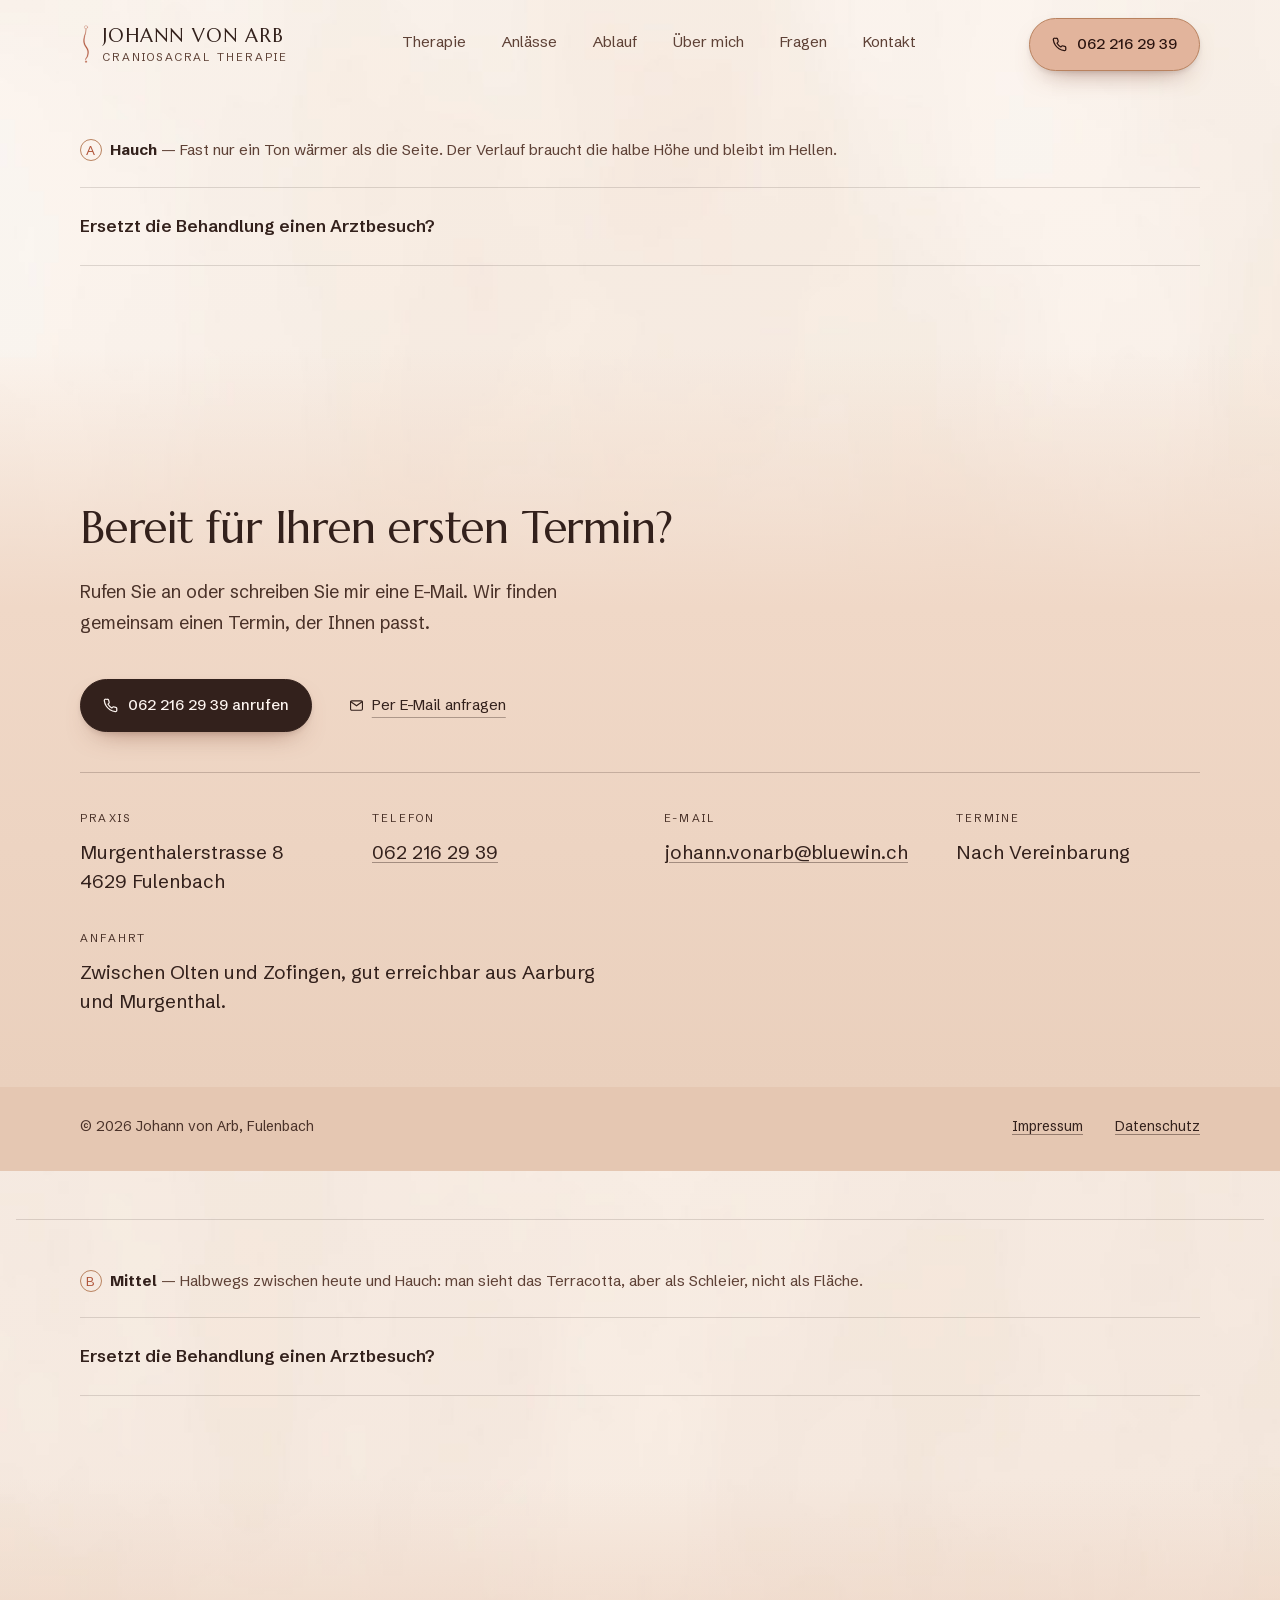
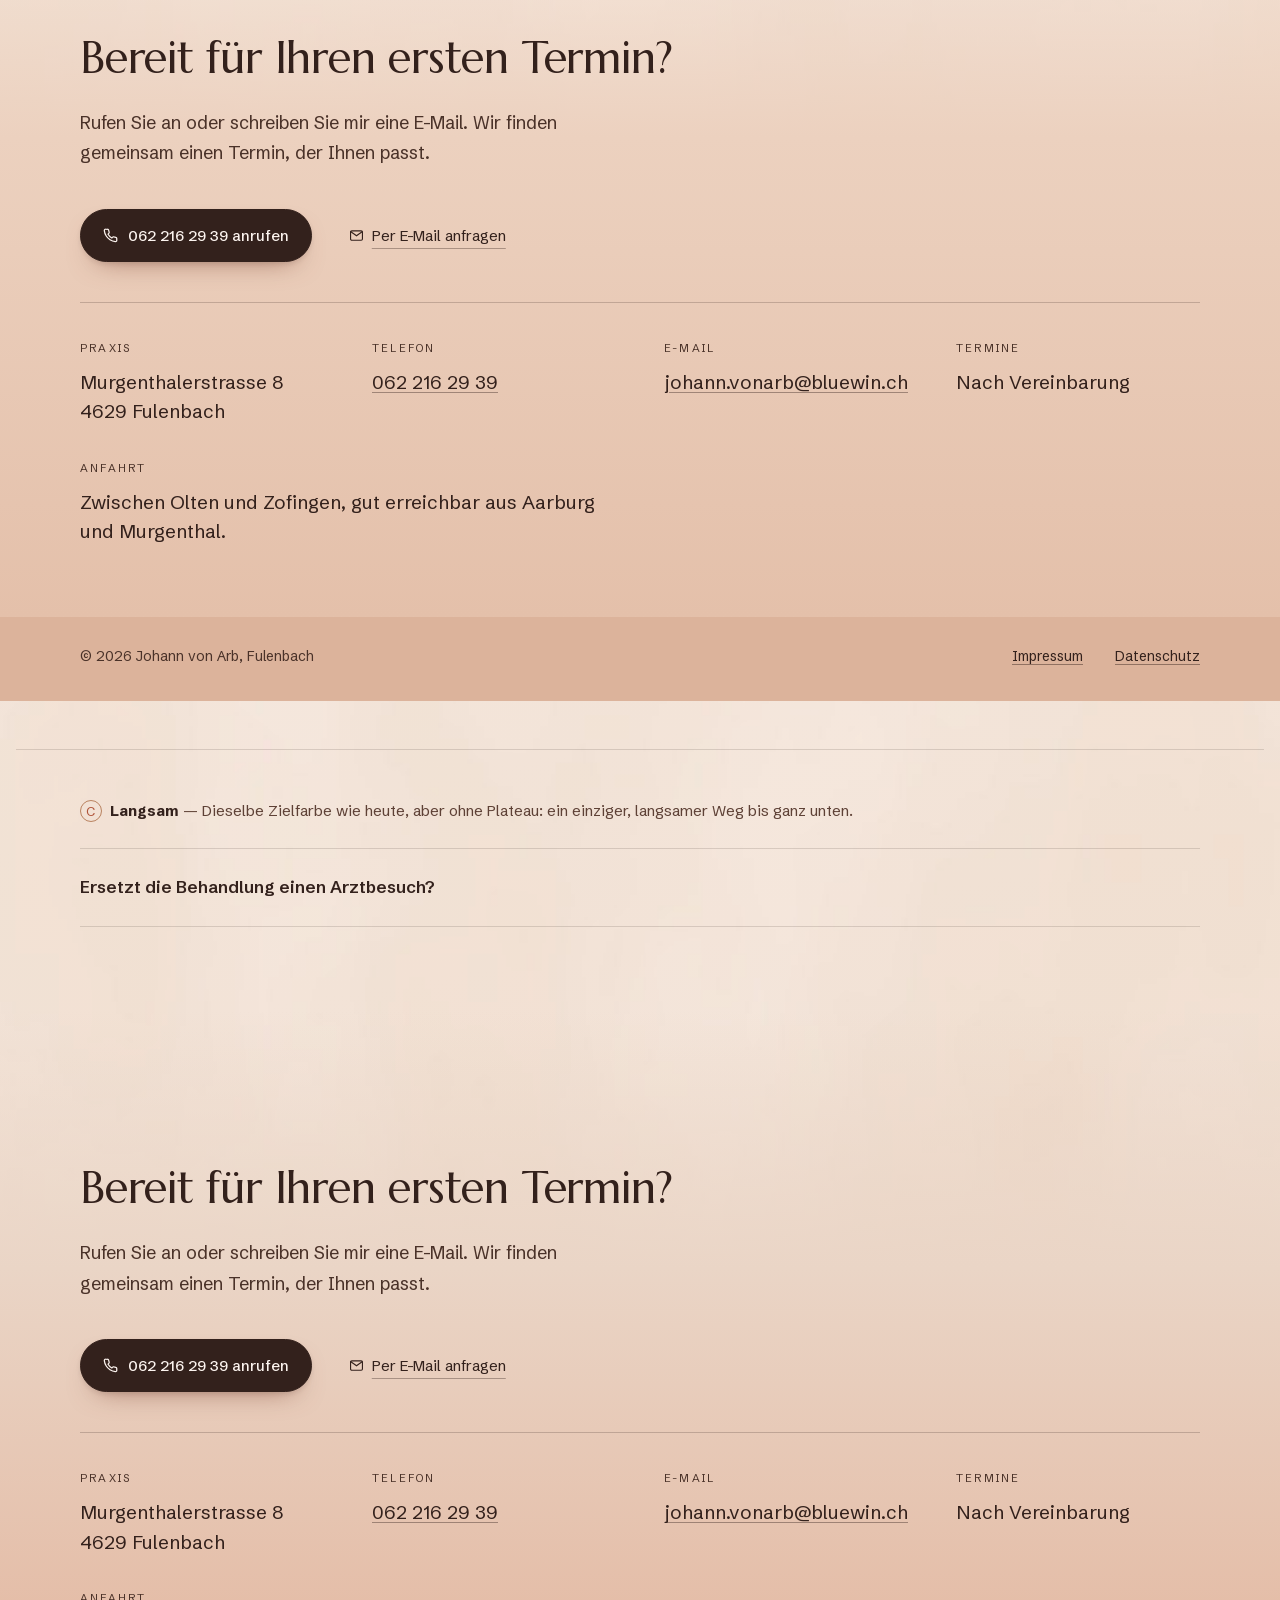
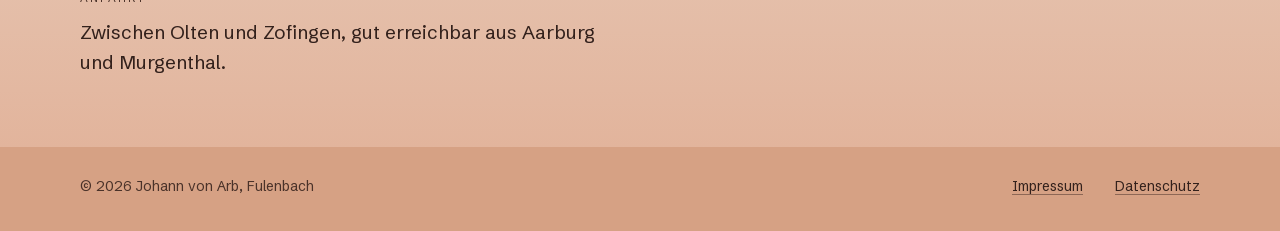
==== commit e65f88e1: "Entwurfsseite: Verläufe aus Transparenz starten Co-Authored-By: Claude Fable 5.1 <noreply@anthropic." ====
--- a/abschluss.html
+++ b/abschluss.html
@@ -565,11 +565,11 @@
 .nr { display:inline-block; width:1.7em; height:1.7em; line-height:1.7em; text-align:center; border:1px solid var(--akzent-kontur); border-radius:50%; font-size:.85em; margin-right:.3em; color: var(--zeichen); }
 .v-a .etikett { border-top: 0; margin-top: 0; }
 
-.v-a .kontakt { background: linear-gradient(180deg, #eddccd 0, #f0d8c7 35%, #ead0bd 100%); }
+.v-a .kontakt { background: linear-gradient(180deg, rgba(237,220,205,0) 0, #f0d8c7 35%, #ead0bd 100%); }
 .v-a .fuss { background: #e5c7b2; }
-.v-b .kontakt { background: linear-gradient(180deg, #eddccd 0, #ecd1bf 35%, #e4c0aa 100%); }
+.v-b .kontakt { background: linear-gradient(180deg, rgba(237,220,205,0) 0, #ecd1bf 35%, #e4c0aa 100%); }
 .v-b .fuss { background: #dcb39b; }
-.v-c .kontakt { background: linear-gradient(180deg, #eddccd 0, #ead5c6 35%, #e2b49c 100%); }
+.v-c .kontakt { background: linear-gradient(180deg, rgba(237,220,205,0) 0, #ead5c6 35%, #e2b49c 100%); }
 .v-c .fuss { background: #d6a184; }
 </style></head><body>
 <header class="kopf" id="kopf">
